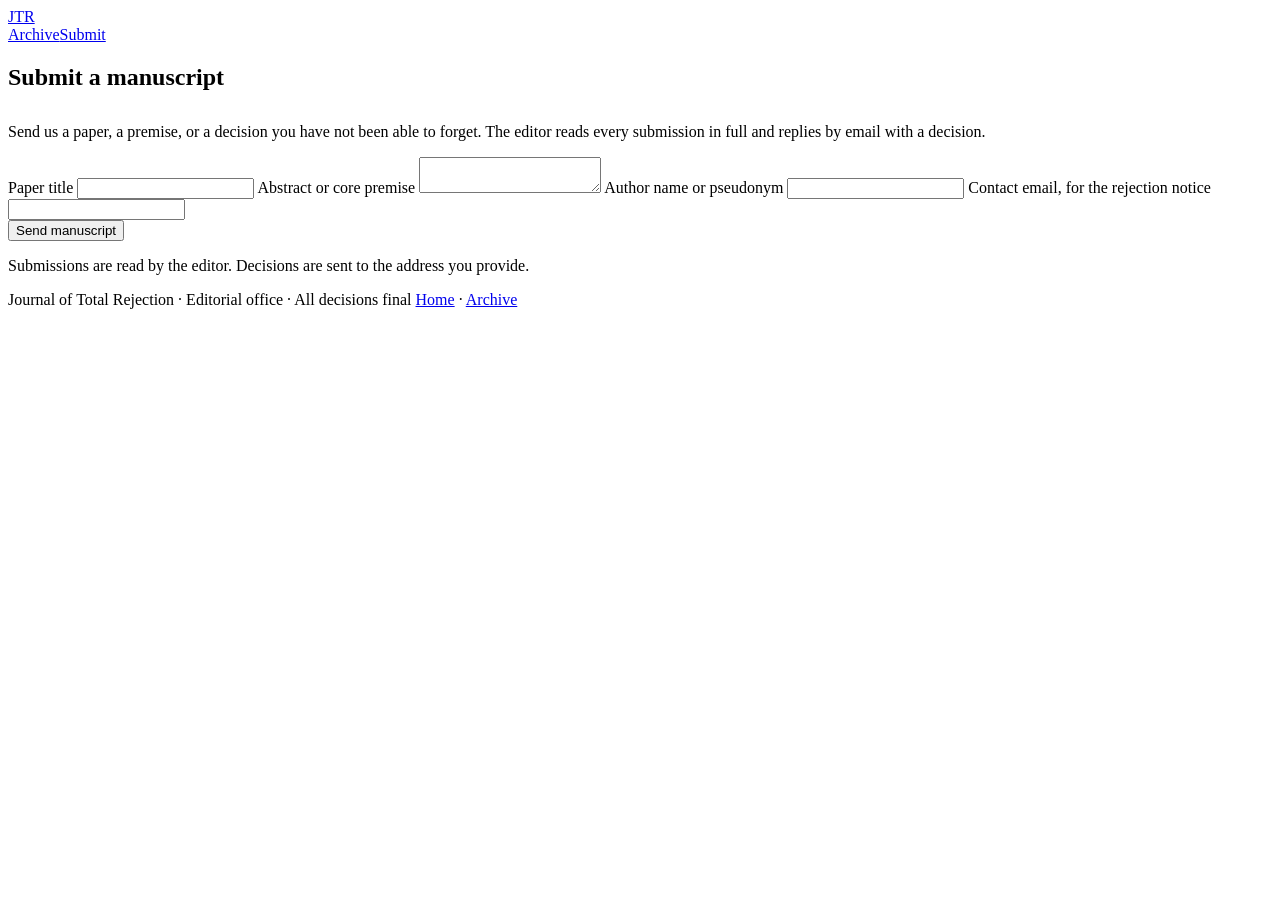
==== submit.html @ 55028242 "Add files via upload" ====
<!DOCTYPE html>
<html lang="en">
<head>
<meta charset="UTF-8">
<meta name="viewport" content="width=device-width, initial-scale=1">
<title>Submit a Paper to JTR · Satirical Journal Submissions</title>
<meta name="description" content="Submit a paper, premise, or research idea to the Journal of Total Rejection. Every submission is read in full and answered by email with a formal decision.">
<!-- seo:start -->
<link rel="canonical" href="https://example.com/submit.html">
<meta name="robots" content="index, follow">
<meta property="og:type" content="website">
<meta property="og:site_name" content="JTR · Journal of Total Rejection">
<meta property="og:title" content="Submit a Paper to JTR · Satirical Journal Submissions">
<meta property="og:description" content="Submit a paper, premise, or research idea to the Journal of Total Rejection. Every submission is read in full and answered by email with a formal decision.">
<meta property="og:url" content="https://example.com/submit.html">
<meta property="og:image" content="https://example.com/assets/og-card.svg">
<meta name="twitter:card" content="summary_large_image">
<meta name="twitter:title" content="Submit a Paper to JTR · Satirical Journal Submissions">
<meta name="twitter:description" content="Submit a paper, premise, or research idea to the Journal of Total Rejection. Every submission is read in full and answered by email with a formal decision.">
<meta name="twitter:image" content="https://example.com/assets/og-card.svg">
<!-- seo:end -->
<link rel="icon" href="assets/favicon.svg" type="image/svg+xml">
<link rel="stylesheet" href="assets/style.css">
</head>
<body data-page="submit">
<header class="site-header">
  <div class="container nav">
    <a class="wordmark" href="index.html">JTR</a>
    <nav aria-label="Primary"><a href="archive.html">Archive</a><a href="submit.html" aria-current="page">Submit</a></nav>
  </div>
</header>
<main>
  <section class="block" style="border-top:none">
    <div class="container">
      <h1 class="page-title">Submit a manuscript</h1>
      <p class="prose" style="margin-top:32px">Send us a paper, a premise, or a decision you have not been able to forget. The editor reads every submission in full and replies by email with a decision.</p>
      <form class="form" id="submit-form" novalidate>
        <label>Paper title
          <input name="title" type="text" required maxlength="160">
        </label>
        <label>Abstract or core premise
          <textarea name="abstract" required maxlength="2000"></textarea>
        </label>
        <label>Author name or pseudonym
          <input name="author" type="text" required maxlength="80">
        </label>
        <label>Contact email, for the rejection notice
          <input name="email" type="email" required>
        </label>
        <div>
          <button class="btn" type="submit">Send manuscript</button>
        </div>
        <p class="note" id="form-note" role="status">Submissions are read by the editor. Decisions are sent to the address you provide.</p>
      </form>
    </div>
  </section>
</main>
<footer class="site-footer">
  <div class="container">
    <span>Journal of Total Rejection · Editorial office · All decisions final</span>
    <span><a href="index.html">Home</a> · <a href="archive.html">Archive</a></span>
  </div>
</footer>
<script src="assets/site.js"></script>
</body>
</html>
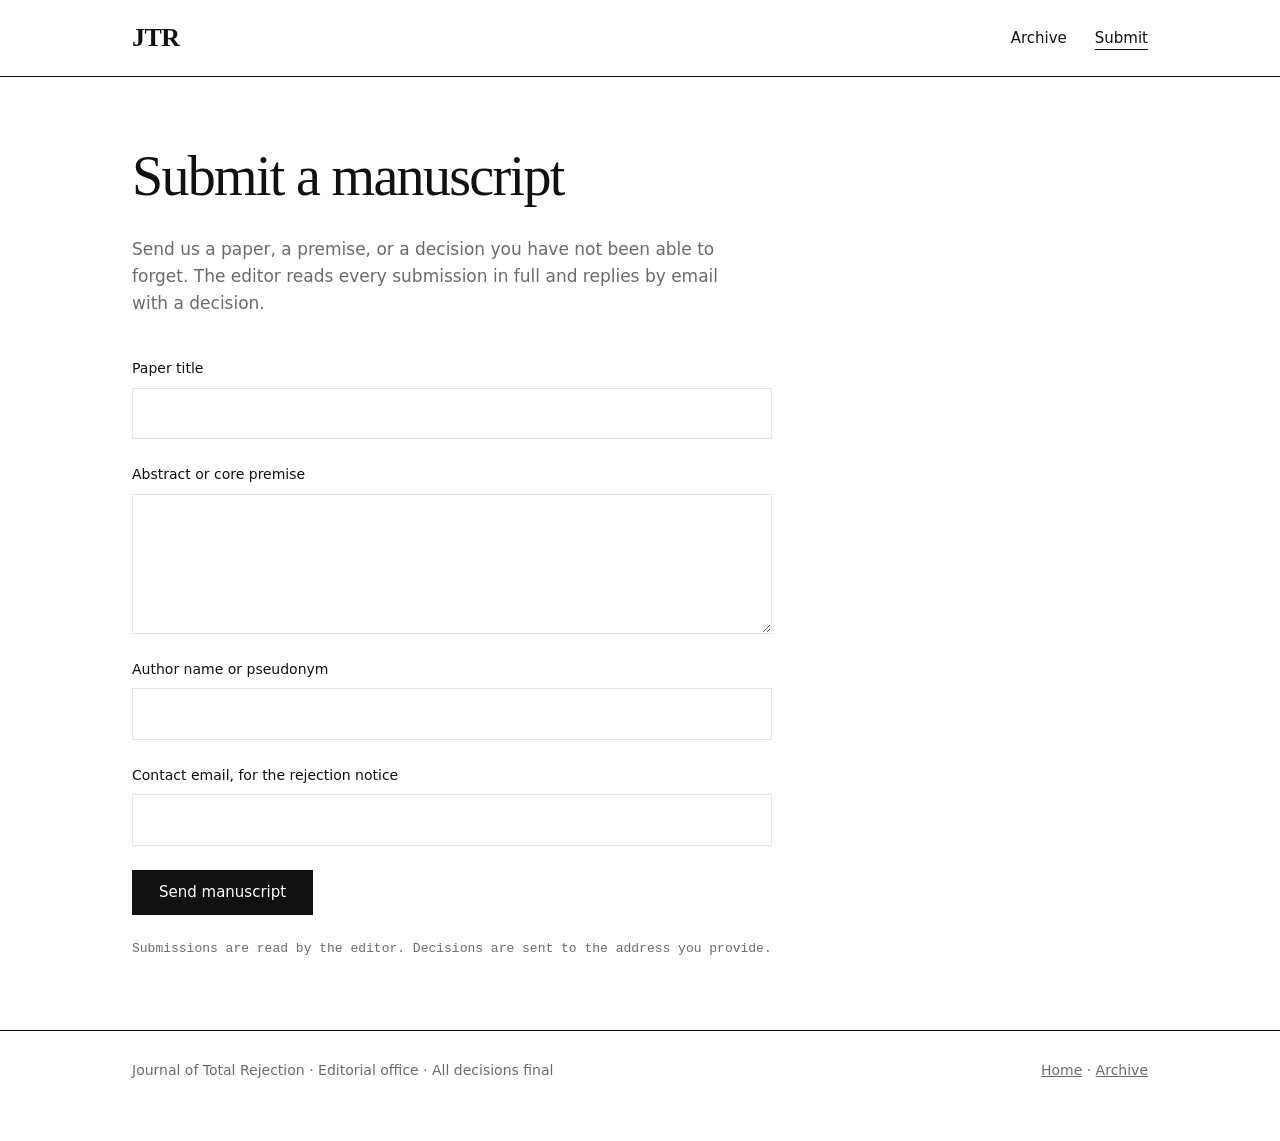
==== commit 17b89623: "Add files via upload" ====
--- a/submit.html
+++ b/submit.html
@@ -35,6 +35,7 @@
       <h1 class="page-title">Submit a manuscript</h1>
       <p class="prose" style="margin-top:32px">Send us a paper, a premise, or a decision you have not been able to forget. The editor reads every submission in full and replies by email with a decision.</p>
       <form class="form" id="submit-form" novalidate>
+        <input type="hidden" name="access_key" value="e7e74068-f9f1-4ba3-99de-f6b756282dd7">
         <label>Paper title
           <input name="title" type="text" required maxlength="160">
         </label>
--- a/assets/style.css
+++ b/assets/style.css
@@ -0,0 +1,114 @@
+:root{--ink:#111111;--paper:#FFFFFF;--rule:#E5E5E5;--muted:#6B6B6B;--crimson:#C53030;
+--serif:"Playfair Display",Georgia,"Times New Roman",serif;
+--sans:Inter,system-ui,-apple-system,"Segoe UI",sans-serif;
+--mono:ui-monospace,SFMono-Regular,Menlo,Consolas,monospace}
+*{box-sizing:border-box}
+html,body{margin:0;background:var(--paper);color:var(--ink)}
+body{font:16px/1.6 var(--sans);-webkit-font-smoothing:antialiased;min-height:100vh;display:flex;flex-direction:column}
+main{flex:1}
+a{color:inherit}
+:focus-visible{outline:1px solid var(--crimson);outline-offset:3px}
+.container{max-width:1080px;margin:0 auto;padding:0 32px}
+.site-header{border-bottom:1px solid var(--ink)}
+.nav{display:flex;justify-content:space-between;align-items:center;height:76px}
+.wordmark{font:700 26px/1 var(--serif);text-decoration:none;letter-spacing:-.02em}
+.nav nav{display:flex;gap:28px;font-size:15px}
+.nav nav a{text-decoration:none}
+.nav nav a:hover,.nav nav a[aria-current="page"]{text-decoration:underline;text-underline-offset:6px;text-decoration-thickness:1px}
+.status-bar{font:12px/1 var(--mono);color:var(--muted);display:flex;flex-wrap:wrap;gap:10px 36px;padding:14px 0;border-bottom:1px solid var(--rule)}
+.status-bar b{color:var(--ink);font-weight:500}
+.status-bar .dot{color:var(--crimson)}
+.hero{padding:104px 32px 80px;display:grid;grid-template-columns:1.5fr 1fr;gap:56px;align-items:end}
+h1{font:400 clamp(44px,7vw,84px)/.98 var(--serif);letter-spacing:-.03em;margin:0}
+.page-title{font-size:clamp(40px,5vw,56px)}
+.lede{color:var(--muted);font-size:18px;margin:0;max-width:34ch}
+.hero-cta{margin:32px 0 0}
+.block{padding:72px 0;border-top:1px solid var(--rule)}
+.section-head{display:flex;justify-content:space-between;align-items:baseline;flex-wrap:wrap;gap:16px 32px;margin-bottom:32px}
+h2{font:400 32px/1.1 var(--serif);margin:0;letter-spacing:-.01em}
+.more{font-size:15px}
+.index{list-style:none;margin:0;padding:0;border-top:1px solid var(--ink)}
+.row{display:grid;grid-template-columns:150px 1fr 200px;gap:28px;padding:24px 0;border-bottom:1px solid var(--rule);text-decoration:none;align-items:baseline}
+.row:hover .row-title{text-decoration:underline;text-underline-offset:4px;text-decoration-thickness:1px}
+.row-id,.row-field{font:12px/1.5 var(--mono);color:var(--muted)}
+.row-title{display:block;font:700 22px/1.25 var(--serif)}
+.row-author{display:block;font-style:italic;color:var(--muted);font-size:15px;margin-top:6px}
+.row-date{display:block;margin-top:4px}
+.empty{color:var(--muted);font-style:italic;padding:24px 0}
+.filter{display:flex;gap:12px;align-items:center;font-size:15px;font-weight:400}
+select,input,textarea{font:inherit;font-size:16px;color:var(--ink);background:var(--paper);border:1px solid var(--rule);border-radius:0;padding:12px 14px;width:100%}
+select{width:auto;padding:10px 12px}
+input:focus,textarea:focus,select:focus{outline:none;border-color:var(--ink)}
+.btn{font:500 15px/1 var(--sans);background:var(--ink);color:var(--paper);border:1px solid var(--ink);border-radius:0;padding:14px 26px;cursor:pointer;text-decoration:none;display:inline-block}
+.btn:hover{background:var(--paper);color:var(--ink)}
+.btn:disabled{opacity:.5;cursor:default}
+.btn.ghost{background:var(--paper);color:var(--ink)}
+.btn.ghost:hover{background:var(--ink);color:var(--paper)}
+.form{display:grid;gap:24px;max-width:640px}
+label{display:grid;gap:8px;font-size:14px;font-weight:500}
+textarea{min-height:140px;resize:vertical}
+.note{font:13px/1.5 var(--mono);color:var(--muted);margin:0}
+.note.error{color:var(--crimson)}
+.note.ok{color:var(--ink)}
+.prose{max-width:620px;color:var(--muted);margin:0 0 40px;font-size:17px}
+.site-footer{border-top:1px solid var(--ink);padding:28px 0 40px;font-size:14px;color:var(--muted)}
+.site-footer .container{display:flex;flex-wrap:wrap;justify-content:space-between;gap:12px}
+.certificate{max-width:780px;margin:72px auto;border:1px solid var(--ink);padding:64px 60px;position:relative}
+.cert-head{text-align:center;border-bottom:1px solid var(--ink);padding-bottom:24px;margin-bottom:40px}
+.cert-org{font:700 22px/1.2 var(--serif)}
+.cert-sub{font:12px var(--mono);color:var(--muted);margin-top:6px}
+.cert-title{font:400 36px/1.1 var(--serif);text-align:center;margin:0 0 40px;letter-spacing:-.01em}
+.certificate dl{display:grid;grid-template-columns:170px 1fr;gap:14px 24px;margin:0 0 40px;font-size:15px}
+.certificate dt{font:12px/1.9 var(--mono);color:var(--muted)}
+.certificate dd{margin:0}
+.cert-text{font-size:15px;margin:0 0 24px}
+.verdict{border-left:2px solid var(--ink);padding-left:20px;font:400 19px/1.55 var(--serif);margin:0 0 56px}
+.stamp{position:absolute;right:56px;bottom:124px;transform:rotate(-10deg);border:4px solid var(--crimson);color:var(--crimson);font:700 46px/1 var(--serif);letter-spacing:.08em;padding:8px 22px 4px;opacity:.9;pointer-events:none}
+.cert-actions{display:flex;gap:12px;justify-content:flex-end;flex-wrap:wrap}
+.cert-actions .btn{padding:11px 18px;font-size:14px}
+.notfound{text-align:center;padding:140px 0}
+.notfound h1{font-size:56px;margin-bottom:24px}
+.notfound p{color:var(--muted);margin:0 0 12px}
+
+.certificate::before{content:"";position:absolute;inset:10px;border:1px solid var(--ink);pointer-events:none}
+.certificate{border:1px solid var(--ink)}
+.cert-sign{display:grid;grid-template-columns:1fr 1fr;gap:48px;margin-top:56px}
+.cert-sign div{font:11px/1.4 var(--mono);color:var(--muted);text-transform:uppercase;letter-spacing:.08em}
+.cert-sign span{display:block;height:44px;border-bottom:1px solid var(--ink);margin-bottom:8px}
+@media (max-width:760px){
+  .container{padding:0 20px}
+  .nav nav{gap:18px}
+  .hero{grid-template-columns:1fr;padding:64px 20px 56px;gap:32px}
+  .row{grid-template-columns:1fr;gap:8px}
+  .certificate{padding:44px 24px;margin:40px auto}
+  .certificate dl{grid-template-columns:1fr;gap:2px}
+  .certificate dt{margin-top:12px}
+  .stamp{right:20px;bottom:110px;font-size:30px}
+}
+@page{size:A4;margin:0}
+@media print{
+  *{-webkit-print-color-adjust:exact;print-color-adjust:exact}
+  html,body{background:#FFFFFF;display:block;min-height:0}
+  main{display:block}
+  .container{max-width:none;padding:0}
+  .site-header,.site-footer,.cert-actions,.status-bar,.skip-link{display:none!important}
+  .certificate{
+    max-width:none;width:100%;height:297mm;margin:0;box-sizing:border-box;
+    padding:22mm 24mm 18mm;border:1.2px solid var(--ink);
+    display:flex;flex-direction:column;
+  }
+  .certificate::before{inset:7mm;border:.6px solid var(--ink)}
+  .cert-head{padding-bottom:10pt;margin-bottom:26pt}
+  .cert-org{font-size:20pt;letter-spacing:.02em}
+  .cert-sub{font-size:8.5pt;letter-spacing:.14em;text-transform:uppercase}
+  .cert-title{font-size:32pt;margin-bottom:26pt}
+  .certificate dl{grid-template-columns:120pt 1fr;gap:9pt 18pt;margin-bottom:28pt;font-size:11pt}
+  .certificate dt{font-size:8.5pt;padding-top:2pt}
+  .cert-text{font-size:11pt;line-height:1.7;margin-bottom:16pt}
+  .verdict{font-size:15pt;line-height:1.55;margin-bottom:0}
+  .cert-sign{margin-top:auto}
+  .stamp{position:absolute;right:30mm;bottom:72mm;font-size:52pt;border-width:4pt;transform:rotate(-10deg)}
+  a{text-decoration:none;color:inherit}
+  dd,blockquote{break-inside:avoid}
+}
+@media (prefers-reduced-motion:reduce){*{transition:none!important;animation:none!important}}
